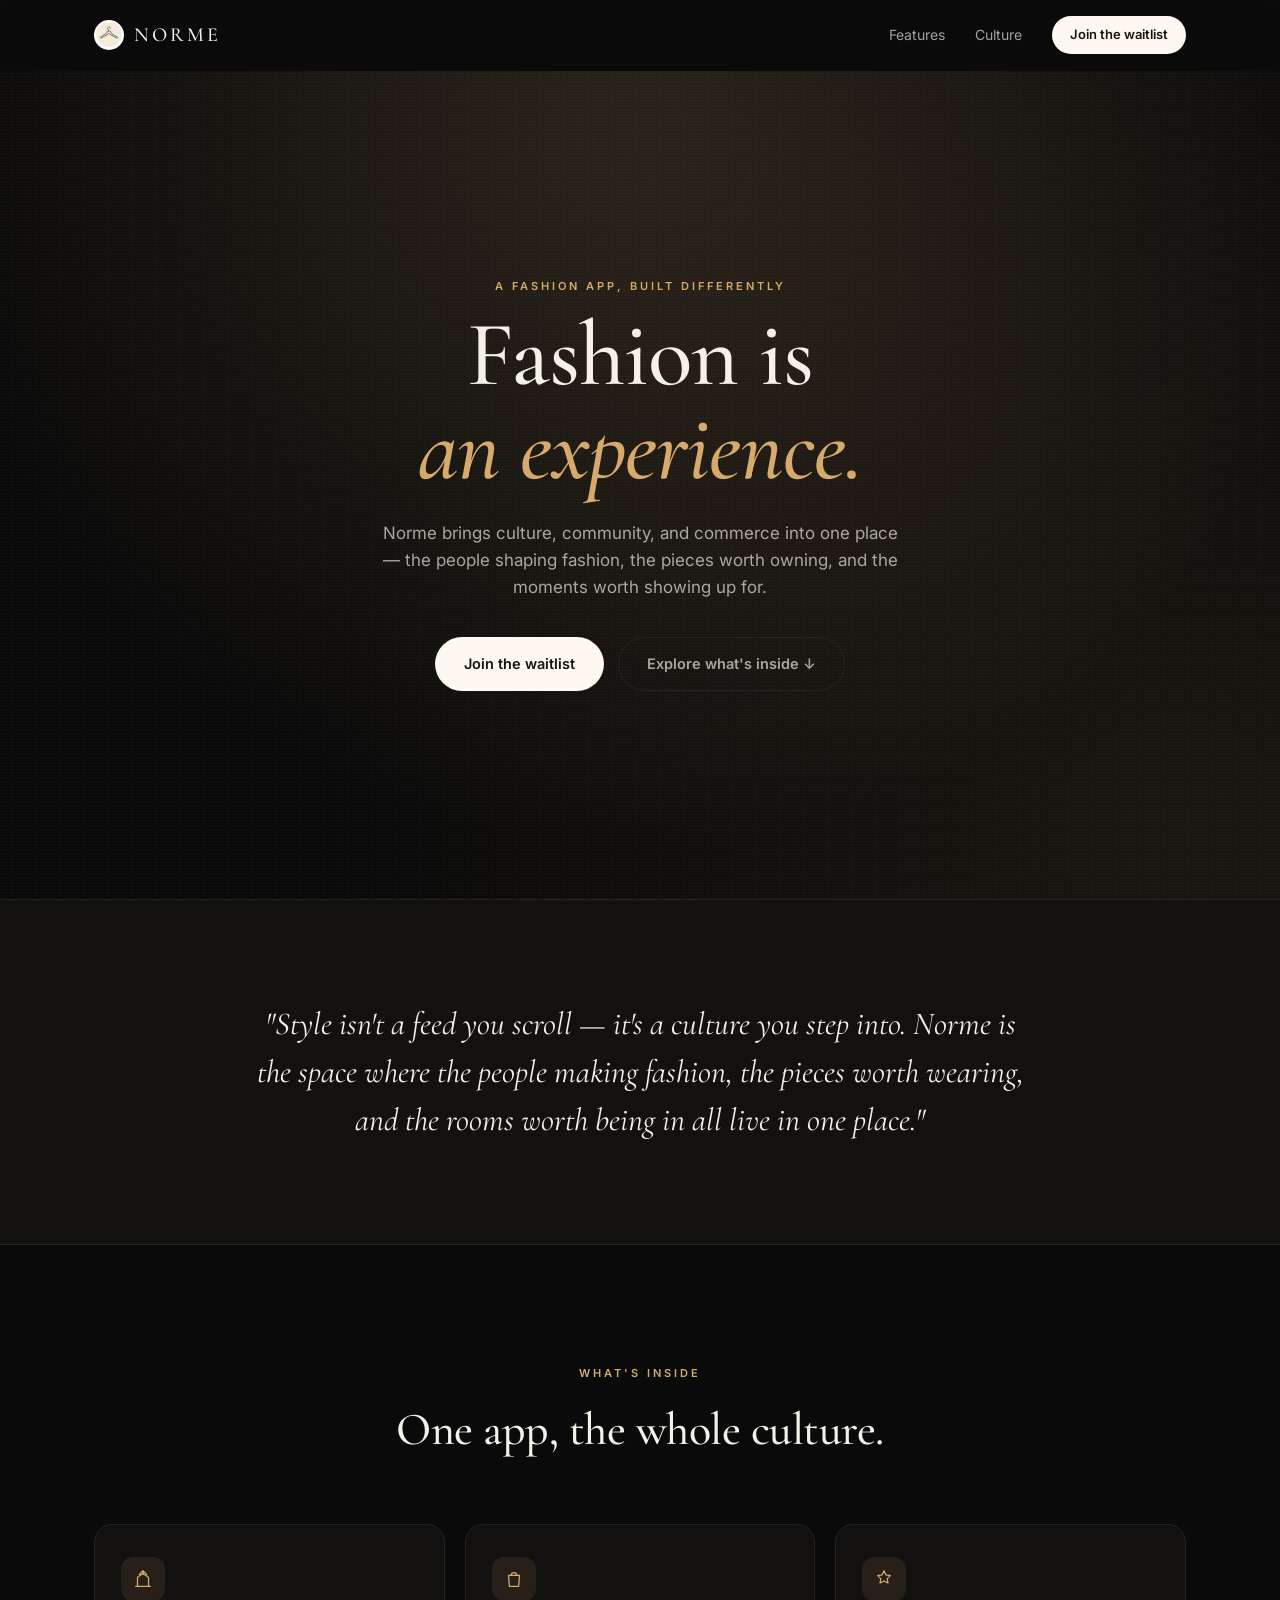
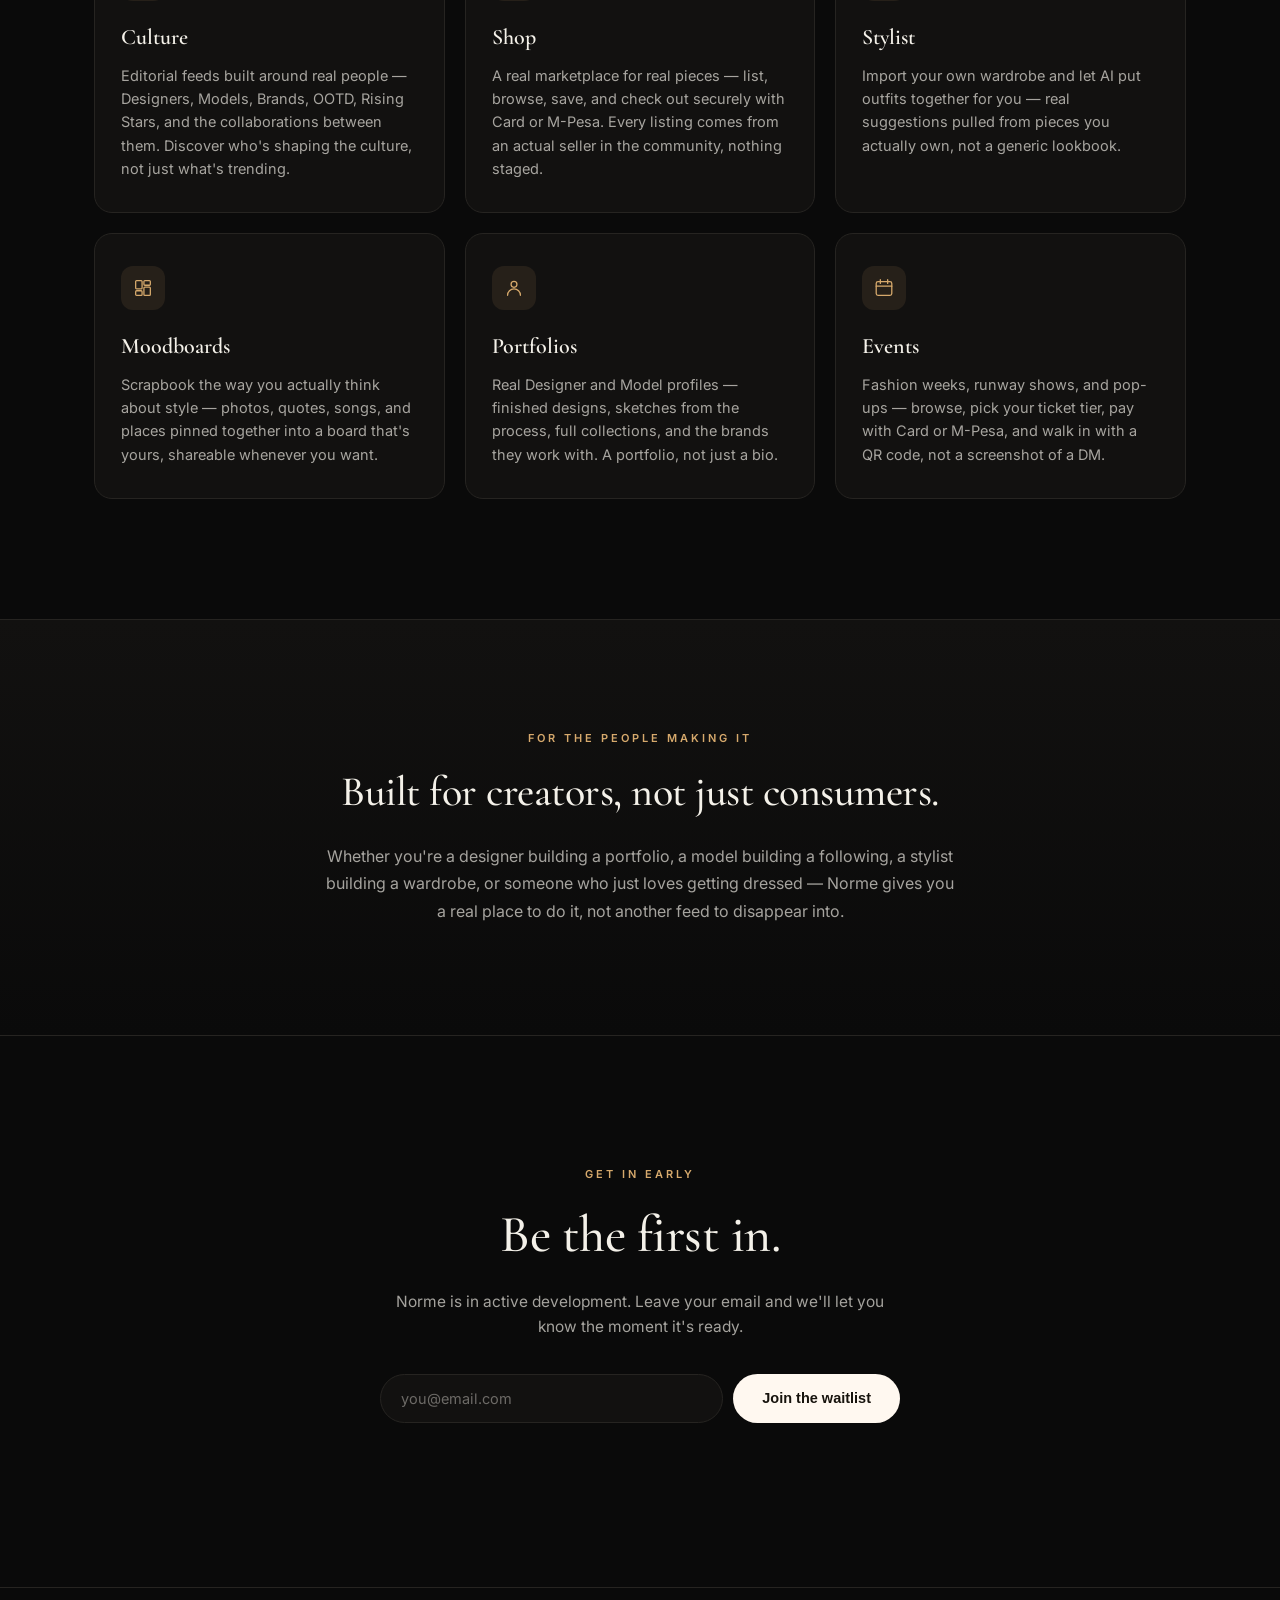
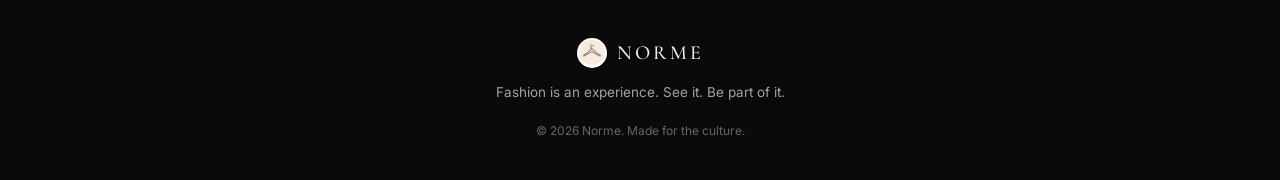
==== index.html @ f7256f50 "Initial publish of the Norme landing site Mirrors norme_website/ from the main (private) Norme app r" ====
<!DOCTYPE html>
<html lang="en">
<head>
<meta charset="UTF-8" />
<meta name="viewport" content="width=device-width, initial-scale=1.0" />
<title>Norme — Fashion is an experience</title>
<meta name="description" content="Norme is where culture, style, and community meet — editorial feeds, a real marketplace, AI styling, moodboards, and fashion events, all in one app." />
<link rel="icon" href="assets/norme_logo.png" type="image/png" />

<link rel="preconnect" href="https://fonts.googleapis.com" />
<link rel="preconnect" href="https://fonts.gstatic.com" crossorigin />
<link href="https://fonts.googleapis.com/css2?family=Cormorant+Garamond:ital,wght@0,400;0,500;0,600;1,400&family=Inter:wght@400;500;600;700&display=swap" rel="stylesheet" />

<link rel="stylesheet" href="css/styles.css" />
</head>
<body>

<div class="grain"></div>

<header class="nav" id="nav">
  <div class="nav-inner">
    <a href="#top" class="nav-brand">
      <img src="assets/norme_logo.png" alt="Norme" class="nav-logo" />
      <span class="nav-wordmark">NORME</span>
    </a>
    <nav class="nav-links">
      <a href="#features">Features</a>
      <a href="#culture">Culture</a>
      <a href="#waitlist" class="nav-cta">Join the waitlist</a>
    </nav>
    <button class="nav-toggle" id="navToggle" aria-label="Open menu">
      <span></span><span></span><span></span>
    </button>
  </div>
  <div class="nav-mobile" id="navMobile">
    <a href="#features">Features</a>
    <a href="#culture">Culture</a>
    <a href="#waitlist" class="nav-cta">Join the waitlist</a>
  </div>
</header>

<main id="top">

  <!-- HERO -->
  <section class="hero">
    <div class="hero-glow"></div>
    <div class="hero-content">
      <p class="eyebrow">A FASHION APP, BUILT DIFFERENTLY</p>
      <h1 class="hero-title">Fashion is<br /><em>an experience.</em></h1>
      <p class="hero-sub">
        Norme brings culture, community, and commerce into one place — the
        people shaping fashion, the pieces worth owning, and the moments
        worth showing up for.
      </p>
      <div class="hero-actions">
        <a href="#waitlist" class="btn btn-primary">Join the waitlist</a>
        <a href="#features" class="btn btn-ghost">Explore what's inside ↓</a>
      </div>
    </div>
  </section>

  <!-- MANIFESTO -->
  <section class="manifesto">
    <p class="manifesto-quote">
      "Style isn't a feed you scroll — it's a culture you step into. Norme
      is the space where the people making fashion, the pieces worth
      wearing, and the rooms worth being in all live in one place."
    </p>
  </section>

  <!-- FEATURES -->
  <section class="features" id="features">
    <div class="section-head">
      <p class="eyebrow">WHAT'S INSIDE</p>
      <h2>One app, the whole culture.</h2>
    </div>

    <div class="feature-grid">

      <article class="feature-card">
        <div class="feature-icon" aria-hidden="true">
          <svg viewBox="0 0 24 24" fill="none" stroke="currentColor" stroke-width="1.4"><path d="M12 3v4M8 7l4-4 4 4M4 20h16M6 20V10l6-4 6 4v10" stroke-linecap="round" stroke-linejoin="round"/></svg>
        </div>
        <h3>Culture</h3>
        <p>Editorial feeds built around real people — Designers, Models,
        Brands, OOTD, Rising Stars, and the collaborations between them.
        Discover who's shaping the culture, not just what's trending.</p>
      </article>

      <article class="feature-card">
        <div class="feature-icon" aria-hidden="true">
          <svg viewBox="0 0 24 24" fill="none" stroke="currentColor" stroke-width="1.4"><path d="M6 8h12l-1 12H7L6 8Z" stroke-linejoin="round"/><path d="M9 8a3 3 0 0 1 6 0" stroke-linecap="round"/></svg>
        </div>
        <h3>Shop</h3>
        <p>A real marketplace for real pieces — list, browse, save, and
        check out securely with Card or M-Pesa. Every listing comes from
        an actual seller in the community, nothing staged.</p>
      </article>

      <article class="feature-card">
        <div class="feature-icon" aria-hidden="true">
          <svg viewBox="0 0 24 24" fill="none" stroke="currentColor" stroke-width="1.4"><path d="M12 3l2.2 4.6L19 8.3l-3.5 3.3.8 4.8L12 14.2l-4.3 2.2.8-4.8L5 8.3l4.8-.7L12 3Z" stroke-linejoin="round"/></svg>
        </div>
        <h3>Stylist</h3>
        <p>Import your own wardrobe and let AI put outfits together for
        you — real suggestions pulled from pieces you actually own, not a
        generic lookbook.</p>
      </article>

      <article class="feature-card">
        <div class="feature-icon" aria-hidden="true">
          <svg viewBox="0 0 24 24" fill="none" stroke="currentColor" stroke-width="1.4"><rect x="4" y="4" width="7" height="9" rx="1"/><rect x="13" y="4" width="7" height="5" rx="1"/><rect x="13" y="11" width="7" height="9" rx="1"/><rect x="4" y="15" width="7" height="5" rx="1"/></svg>
        </div>
        <h3>Moodboards</h3>
        <p>Scrapbook the way you actually think about style — photos,
        quotes, songs, and places pinned together into a board that's
        yours, shareable whenever you want.</p>
      </article>

      <article class="feature-card">
        <div class="feature-icon" aria-hidden="true">
          <svg viewBox="0 0 24 24" fill="none" stroke="currentColor" stroke-width="1.4"><circle cx="12" cy="8" r="3.2"/><path d="M5 20c0-3.9 3.1-7 7-7s7 3.1 7 7" stroke-linecap="round"/></svg>
        </div>
        <h3>Portfolios</h3>
        <p>Real Designer and Model profiles — finished designs, sketches
        from the process, full collections, and the brands they work
        with. A portfolio, not just a bio.</p>
      </article>

      <article class="feature-card">
        <div class="feature-icon" aria-hidden="true">
          <svg viewBox="0 0 24 24" fill="none" stroke="currentColor" stroke-width="1.4"><rect x="3.5" y="5" width="17" height="15" rx="2"/><path d="M3.5 10h17M8 3v4M16 3v4" stroke-linecap="round"/></svg>
        </div>
        <h3>Events</h3>
        <p>Fashion weeks, runway shows, and pop-ups — browse, pick your
        ticket tier, pay with Card or M-Pesa, and walk in with a QR code,
        not a screenshot of a DM.</p>
      </article>

    </div>
  </section>

  <!-- CULTURE STRIP -->
  <section class="culture" id="culture">
    <div class="culture-inner">
      <p class="eyebrow">FOR THE PEOPLE MAKING IT</p>
      <h2>Built for creators, not just consumers.</h2>
      <p class="culture-copy">
        Whether you're a designer building a portfolio, a model building a
        following, a stylist building a wardrobe, or someone who just
        loves getting dressed — Norme gives you a real place to do it,
        not another feed to disappear into.
      </p>
    </div>
  </section>

  <!-- WAITLIST -->
  <section class="waitlist" id="waitlist">
    <div class="waitlist-inner">
      <p class="eyebrow">GET IN EARLY</p>
      <h2>Be the first in.</h2>
      <p class="waitlist-copy">
        Norme is in active development. Leave your email and we'll let you
        know the moment it's ready.
      </p>

      <form id="waitlistForm" class="waitlist-form" novalidate>
        <input
          type="email"
          id="waitlistEmail"
          name="email"
          placeholder="you@email.com"
          required
          autocomplete="email"
        />
        <button type="submit" id="waitlistSubmit" class="btn btn-primary">
          Join the waitlist
        </button>
      </form>
      <p class="waitlist-status" id="waitlistStatus" role="status" aria-live="polite"></p>
    </div>
  </section>

</main>

<footer class="footer">
  <div class="footer-inner">
    <a href="#top" class="nav-brand">
      <img src="assets/norme_logo.png" alt="Norme" class="nav-logo" />
      <span class="nav-wordmark">NORME</span>
    </a>
    <p class="footer-tagline">Fashion is an experience. See it. Be part of it.</p>
    <p class="footer-copy">© <span id="year"></span> Norme. Made for the culture.</p>
  </div>
</footer>

<script src="js/config.js"></script>
<script src="js/main.js"></script>
</body>
</html>
---- css/styles.css ----
:root {
  --ink: #f4f1e9;
  --ink-muted: rgba(244, 241, 233, 0.66);
  --ink-faint: rgba(244, 241, 233, 0.4);
  --bg: #0a0a0a;
  --bg-raised: #121110;
  --border: #262421;
  --gold: #d6a96c;
  --gold-deep: #8b6b3e;
  --cream: #fff8f0;
  --radius: 18px;
  --max-width: 1140px;
  --font-serif: "Cormorant Garamond", serif;
  --font-sans: "Inter", sans-serif;
}

* {
  box-sizing: border-box;
  margin: 0;
  padding: 0;
}

html {
  scroll-behavior: smooth;
}

body {
  background: var(--bg);
  color: var(--ink);
  font-family: var(--font-sans);
  line-height: 1.5;
  -webkit-font-smoothing: antialiased;
  overflow-x: hidden;
}

img {
  max-width: 100%;
  display: block;
}

a {
  color: inherit;
  text-decoration: none;
}

.grain {
  position: fixed;
  inset: 0;
  pointer-events: none;
  z-index: 1;
  opacity: 0.05;
  background-image: radial-gradient(#fff 0.5px, transparent 0.5px);
  background-size: 3px 3px;
}

.eyebrow {
  font-size: 11px;
  letter-spacing: 3px;
  color: var(--gold);
  font-weight: 600;
  margin-bottom: 14px;
}

/* ---------- NAV ---------- */

.nav {
  position: sticky;
  top: 0;
  z-index: 50;
  background: rgba(10, 10, 10, 0.7);
  backdrop-filter: blur(14px);
  border-bottom: 1px solid transparent;
  transition: border-color 0.3s ease, background 0.3s ease;
}

.nav.scrolled {
  border-bottom-color: var(--border);
  background: rgba(10, 10, 10, 0.92);
}

.nav-inner {
  max-width: var(--max-width);
  margin: 0 auto;
  padding: 16px 24px;
  display: flex;
  align-items: center;
  justify-content: space-between;
}

.nav-brand {
  display: flex;
  align-items: center;
  gap: 10px;
}

.nav-logo {
  width: 30px;
  height: 30px;
  border-radius: 50%;
}

.nav-wordmark {
  font-family: var(--font-serif);
  font-size: 20px;
  letter-spacing: 3px;
  font-weight: 500;
}

.nav-links {
  display: flex;
  align-items: center;
  gap: 30px;
  font-size: 14px;
  color: var(--ink-muted);
}

.nav-links a:hover {
  color: var(--ink);
}

.nav-cta {
  background: var(--cream);
  color: #17130d;
  padding: 9px 18px;
  border-radius: 999px;
  font-weight: 600;
  font-size: 13px;
}

.nav-cta:hover {
  background: var(--gold);
  color: #17130d;
}

.nav-toggle {
  display: none;
  flex-direction: column;
  gap: 5px;
  background: none;
  border: none;
  cursor: pointer;
  padding: 6px;
}

.nav-toggle span {
  width: 22px;
  height: 2px;
  background: var(--ink);
  border-radius: 2px;
}

.nav-mobile {
  display: none;
  flex-direction: column;
  gap: 4px;
  padding: 0 24px 20px;
  font-size: 15px;
}

.nav-mobile a {
  padding: 12px 0;
  border-bottom: 1px solid var(--border);
  color: var(--ink-muted);
}

.nav-mobile .nav-cta {
  display: inline-block;
  margin-top: 12px;
  text-align: center;
  border-bottom: none;
}

.nav.open .nav-mobile {
  display: flex;
}

/* ---------- HERO ---------- */

.hero {
  position: relative;
  min-height: 92vh;
  display: flex;
  align-items: center;
  justify-content: center;
  padding: 80px 24px;
  text-align: center;
  overflow: hidden;
}

.hero-glow {
  position: absolute;
  inset: -20%;
  background: radial-gradient(
      circle at 50% 20%,
      rgba(214, 169, 108, 0.16),
      transparent 55%
    ),
    radial-gradient(circle at 80% 80%, rgba(139, 107, 62, 0.12), transparent 50%);
  pointer-events: none;
}

.hero-content {
  position: relative;
  z-index: 2;
  max-width: 720px;
}

.hero-title {
  font-family: var(--font-serif);
  font-weight: 500;
  font-size: clamp(48px, 9vw, 92px);
  line-height: 1.02;
  letter-spacing: -1px;
  margin-bottom: 24px;
}

.hero-title em {
  font-style: italic;
  color: var(--gold);
}

.hero-sub {
  font-size: 17px;
  color: var(--ink-muted);
  max-width: 520px;
  margin: 0 auto 36px;
  line-height: 1.6;
}

.hero-actions {
  display: flex;
  gap: 14px;
  justify-content: center;
  flex-wrap: wrap;
}

.btn {
  display: inline-flex;
  align-items: center;
  justify-content: center;
  padding: 15px 28px;
  border-radius: 999px;
  font-weight: 600;
  font-size: 14.5px;
  transition: transform 0.2s ease, background 0.2s ease, border-color 0.2s ease;
  border: 1px solid transparent;
  cursor: pointer;
}

.btn:hover {
  transform: translateY(-1px);
}

.btn-primary {
  background: var(--cream);
  color: #17130d;
}

.btn-primary:hover {
  background: var(--gold);
}

.btn-primary:disabled {
  opacity: 0.6;
  cursor: not-allowed;
  transform: none;
}

.btn-ghost {
  border-color: var(--border);
  color: var(--ink-muted);
  background: transparent;
}

.btn-ghost:hover {
  border-color: var(--gold);
  color: var(--ink);
}

/* ---------- MANIFESTO ---------- */

.manifesto {
  padding: 100px 24px;
  border-top: 1px solid var(--border);
  border-bottom: 1px solid var(--border);
  background: var(--bg-raised);
}

.manifesto-quote {
  max-width: 780px;
  margin: 0 auto;
  text-align: center;
  font-family: var(--font-serif);
  font-style: italic;
  font-size: clamp(22px, 3.4vw, 32px);
  line-height: 1.5;
  color: var(--ink);
}

/* ---------- FEATURES ---------- */

.features {
  max-width: var(--max-width);
  margin: 0 auto;
  padding: 120px 24px;
}

.section-head {
  text-align: center;
  max-width: 560px;
  margin: 0 auto 60px;
}

.section-head h2 {
  font-family: var(--font-serif);
  font-weight: 500;
  font-size: clamp(32px, 5vw, 46px);
  letter-spacing: -0.5px;
}

.feature-grid {
  display: grid;
  grid-template-columns: repeat(3, 1fr);
  gap: 20px;
}

.feature-card {
  background: var(--bg-raised);
  border: 1px solid var(--border);
  border-radius: var(--radius);
  padding: 32px 26px;
  transition: border-color 0.25s ease, transform 0.25s ease;
}

.feature-card:hover {
  border-color: rgba(214, 169, 108, 0.4);
  transform: translateY(-3px);
}

.feature-icon {
  width: 44px;
  height: 44px;
  border-radius: 12px;
  background: rgba(214, 169, 108, 0.1);
  color: var(--gold);
  display: flex;
  align-items: center;
  justify-content: center;
  margin-bottom: 20px;
}

.feature-icon svg {
  width: 22px;
  height: 22px;
}

.feature-card h3 {
  font-family: var(--font-serif);
  font-size: 22px;
  font-weight: 600;
  margin-bottom: 10px;
}

.feature-card p {
  font-size: 14.5px;
  color: var(--ink-muted);
  line-height: 1.6;
}

/* ---------- CULTURE STRIP ---------- */

.culture {
  border-top: 1px solid var(--border);
  border-bottom: 1px solid var(--border);
  background: linear-gradient(180deg, var(--bg-raised), var(--bg));
  padding: 110px 24px;
}

.culture-inner {
  max-width: 640px;
  margin: 0 auto;
  text-align: center;
}

.culture-inner h2 {
  font-family: var(--font-serif);
  font-weight: 500;
  font-size: clamp(30px, 4.6vw, 42px);
  margin-bottom: 20px;
  letter-spacing: -0.5px;
}

.culture-copy {
  color: var(--ink-muted);
  font-size: 16px;
  line-height: 1.7;
}

/* ---------- WAITLIST ---------- */

.waitlist {
  padding: 130px 24px;
  text-align: center;
}

.waitlist-inner {
  max-width: 520px;
  margin: 0 auto;
}

.waitlist h2 {
  font-family: var(--font-serif);
  font-weight: 500;
  font-size: clamp(34px, 5.6vw, 52px);
  margin-bottom: 16px;
  letter-spacing: -0.5px;
}

.waitlist-copy {
  color: var(--ink-muted);
  font-size: 15.5px;
  margin-bottom: 34px;
  line-height: 1.6;
}

.waitlist-form {
  display: flex;
  gap: 10px;
  flex-wrap: wrap;
  justify-content: center;
}

.waitlist-form input[type="email"] {
  flex: 1 1 260px;
  padding: 15px 20px;
  border-radius: 999px;
  border: 1px solid var(--border);
  background: var(--bg-raised);
  color: var(--ink);
  font-size: 14.5px;
  font-family: var(--font-sans);
  outline: none;
  transition: border-color 0.2s ease;
}

.waitlist-form input[type="email"]::placeholder {
  color: var(--ink-faint);
}

.waitlist-form input[type="email"]:focus {
  border-color: var(--gold);
}

.waitlist-status {
  margin-top: 16px;
  font-size: 13.5px;
  min-height: 18px;
  color: var(--ink-muted);
}

.waitlist-status.success {
  color: #8fd6a8;
}

.waitlist-status.error {
  color: #e08a7d;
}

/* ---------- FOOTER ---------- */

.footer {
  border-top: 1px solid var(--border);
  padding: 50px 24px 40px;
}

.footer-inner {
  max-width: var(--max-width);
  margin: 0 auto;
  text-align: center;
  display: flex;
  flex-direction: column;
  align-items: center;
  gap: 10px;
}

.footer-tagline {
  color: var(--ink-muted);
  font-size: 13.5px;
  margin-top: 4px;
}

.footer-copy {
  color: var(--ink-faint);
  font-size: 12px;
  margin-top: 10px;
}

/* ---------- RESPONSIVE ---------- */

@media (max-width: 860px) {
  .feature-grid {
    grid-template-columns: repeat(2, 1fr);
  }
}

@media (max-width: 640px) {
  .nav-links {
    display: none;
  }
  .nav-toggle {
    display: flex;
  }
  .feature-grid {
    grid-template-columns: 1fr;
  }
  .hero {
    min-height: 88vh;
    padding: 60px 20px;
  }
  .manifesto,
  .culture,
  .waitlist,
  .features {
    padding-left: 20px;
    padding-right: 20px;
  }
}
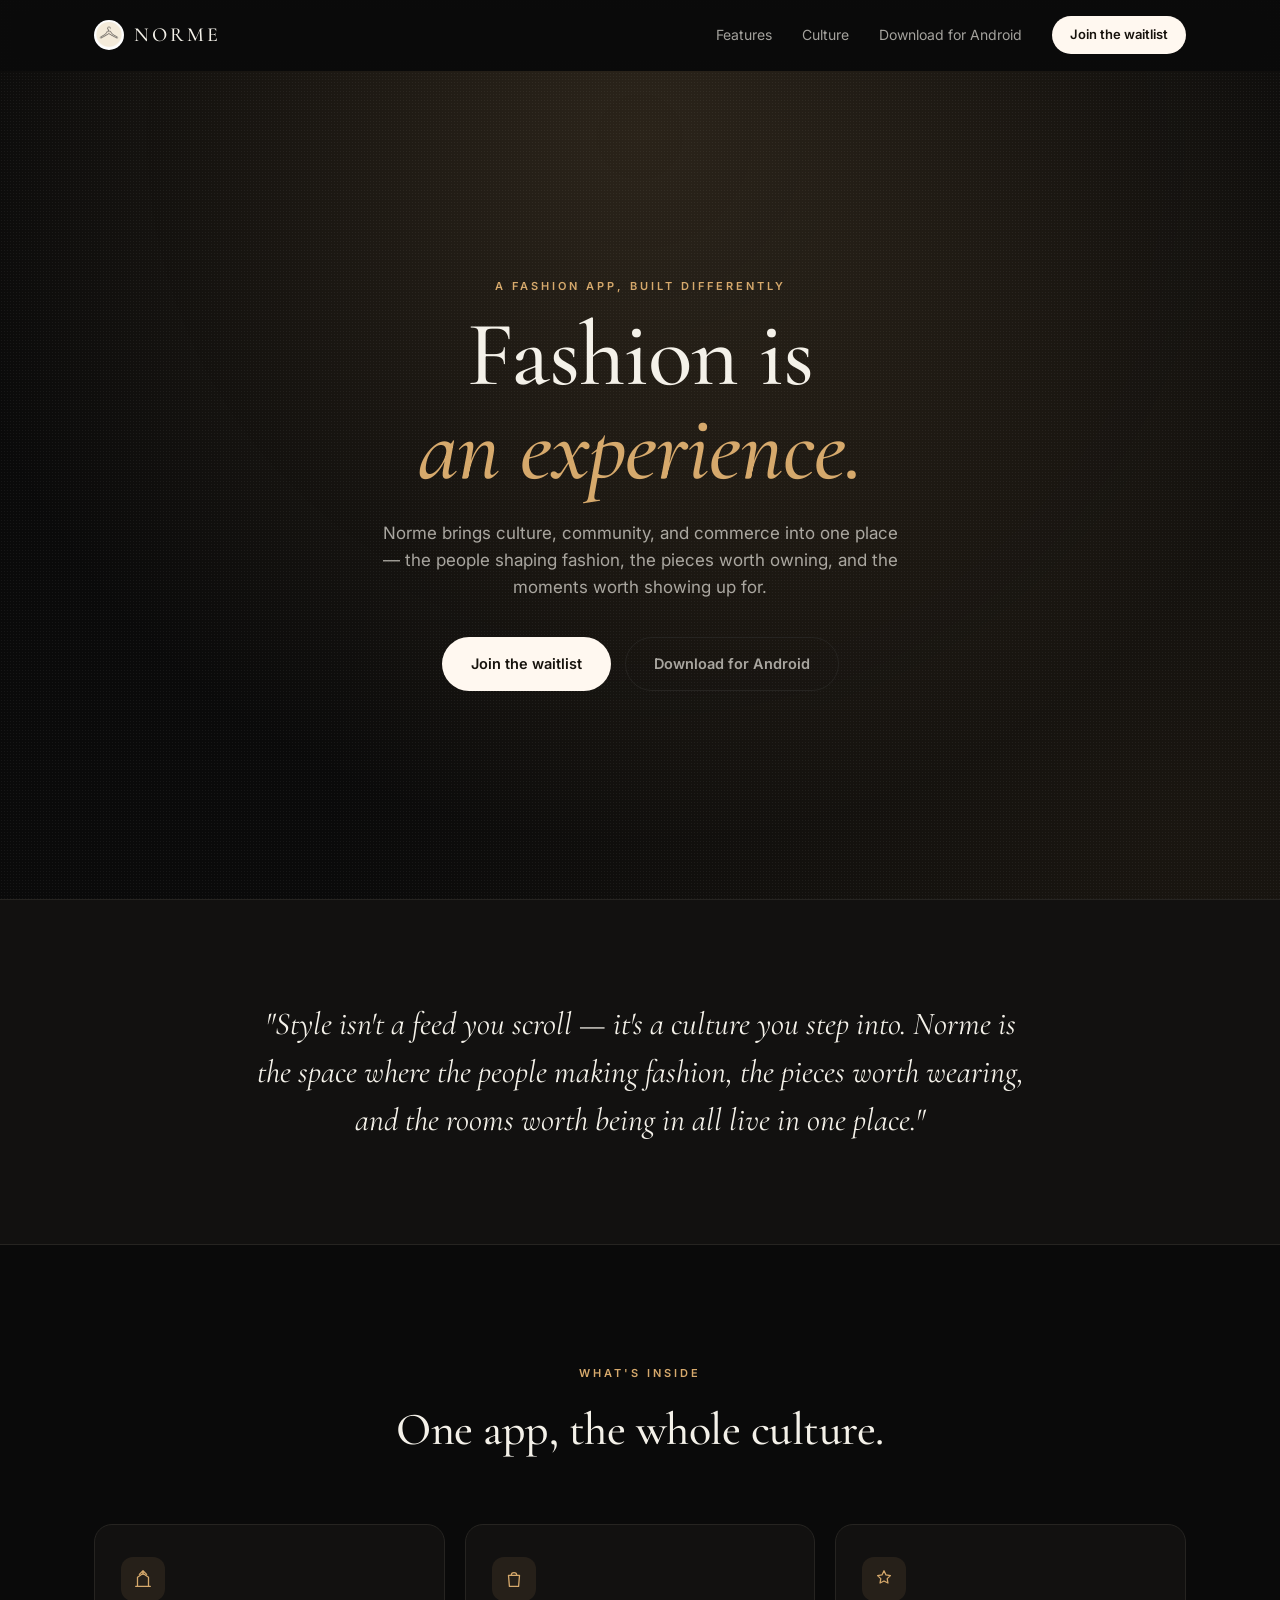
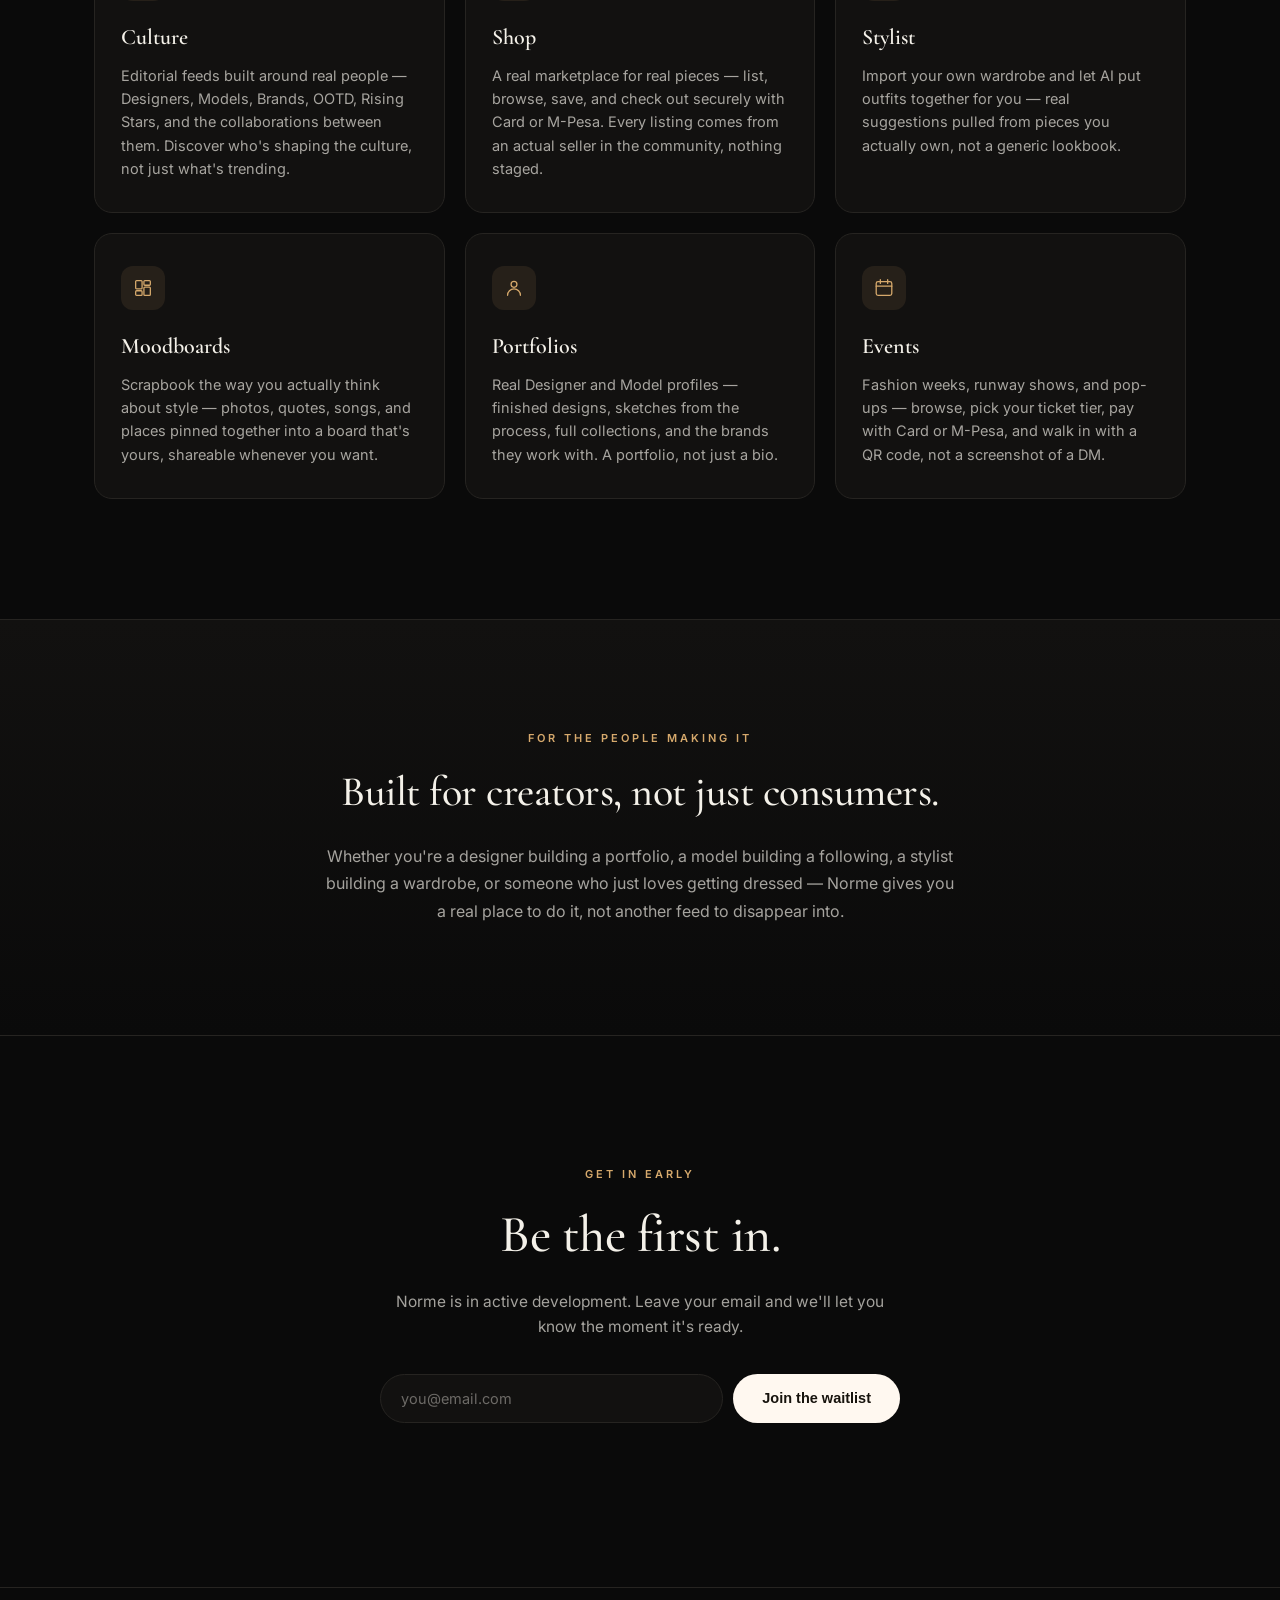
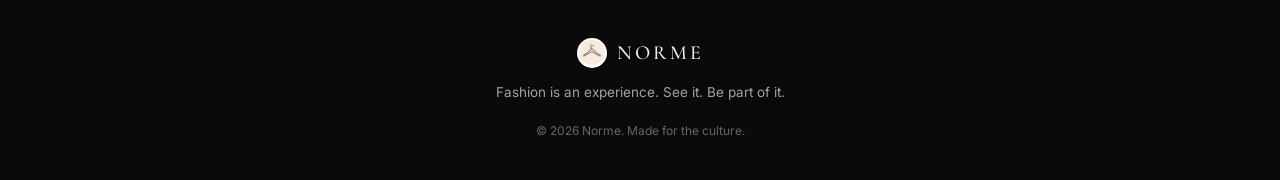
==== commit 38128f04: "Add Android APK download (nav + hero CTA) downloads/norme-app.apk is a stable filename so the link s" ====
--- a/index.html
+++ b/index.html
@@ -26,6 +26,7 @@
     <nav class="nav-links">
       <a href="#features">Features</a>
       <a href="#culture">Culture</a>
+      <a href="downloads/norme-app.apk" download>Download for Android</a>
       <a href="#waitlist" class="nav-cta">Join the waitlist</a>
     </nav>
     <button class="nav-toggle" id="navToggle" aria-label="Open menu">
@@ -35,6 +36,7 @@
   <div class="nav-mobile" id="navMobile">
     <a href="#features">Features</a>
     <a href="#culture">Culture</a>
+    <a href="downloads/norme-app.apk" download>Download for Android</a>
     <a href="#waitlist" class="nav-cta">Join the waitlist</a>
   </div>
 </header>
@@ -54,7 +56,7 @@
       </p>
       <div class="hero-actions">
         <a href="#waitlist" class="btn btn-primary">Join the waitlist</a>
-        <a href="#features" class="btn btn-ghost">Explore what's inside ↓</a>
+        <a href="downloads/norme-app.apk" class="btn btn-ghost" download>Download for Android</a>
       </div>
     </div>
   </section>
